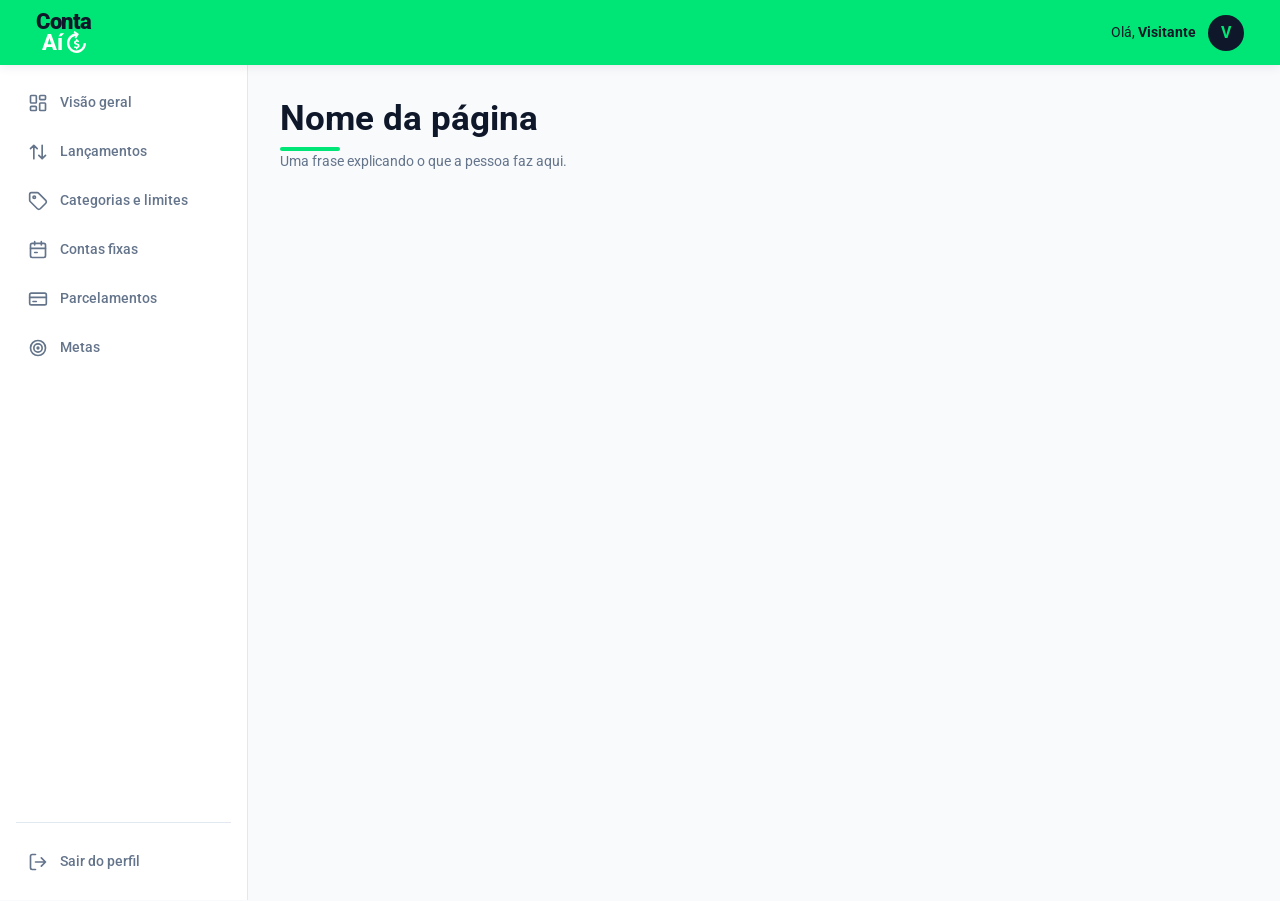
==== src/frontend/pages/_modelo.html @ f40ec16c "Mudanças finais para segunda entrega" ====
<!DOCTYPE html>
<html lang="pt-BR">
<head>
  <meta charset="UTF-8">
  <meta name="viewport" content="width=device-width, initial-scale=1.0">

  <title>Nome da página | ContaAí</title>
  <meta name="description" content="Descreva em uma frase o que a pessoa faz nesta página.">

  <link rel="icon" href="../../../assets/img/icone.svg" type="image/svg+xml">

  <link rel="preconnect" href="https://fonts.googleapis.com">
  <link rel="preconnect" href="https://fonts.gstatic.com" crossorigin>
  <link rel="stylesheet" href="https://fonts.googleapis.com/css2?family=Roboto:wght@400;500;700;800;900&display=swap">

  <link rel="stylesheet" href="../styles/variables.css">
  <link rel="stylesheet" href="../styles/main.css">
  <link rel="stylesheet" href="../styles/components.css">
  <link rel="stylesheet" href="../styles/painel.css">

  <link rel="stylesheet" href="../styles/NOME-DA-PAGINA.css">
</head>

<body class="painel">
  <a class="pular-link" href="#conteudo">Pular para o conteúdo</a>

  <header class="barraverde topo">
    <a href="dashboard.html" class="logo-link" aria-label="ContaAí: ir para a visão geral">
      <div class="logo-box">
        <span class="logo-conta">Conta</span>
        <div class="logo-linha-ai">
          <span class="logo-ai">Aí</span>
          <img src="../../../assets/img/icone.svg" alt="" class="logo-icone" width="22" height="25">
        </div>
      </div>
    </a>

    <div class="topo-direita">
      <p class="topo-saudacao">Olá, <strong>Visitante</strong></p>
      <span class="avatar" aria-hidden="true">V</span>

      <button class="botao-menu" type="button" aria-expanded="false" aria-controls="menu-principal">
        <span class="botao-menu-icone" aria-hidden="true"></span>
        <span class="sr-only">Abrir menu</span>
      </button>
    </div>
  </header>

  <nav class="menu" id="menu-principal" aria-label="Menu principal">
    <ul class="menu-lista">
      <li>
        <a class="menu-link" href="dashboard.html">
          <svg viewBox="0 0 24 24" fill="none" stroke="currentColor" stroke-width="2" stroke-linecap="round" stroke-linejoin="round" aria-hidden="true"><rect x="3" y="3" width="7" height="9" rx="1"/><rect x="14" y="3" width="7" height="5" rx="1"/><rect x="14" y="12" width="7" height="9" rx="1"/><rect x="3" y="16" width="7" height="5" rx="1"/></svg>
          Visão geral
        </a>
      </li>
      <li>
        <a class="menu-link" href="lancamentos.html">
          <svg viewBox="0 0 24 24" fill="none" stroke="currentColor" stroke-width="2" stroke-linecap="round" stroke-linejoin="round" aria-hidden="true"><path d="M7 20V4M3 8l4-4 4 4M17 4v16M13 16l4 4 4-4"/></svg>
          Lançamentos
        </a>
      </li>
      <li>
        <a class="menu-link" href="categorias.html">
          <svg viewBox="0 0 24 24" fill="none" stroke="currentColor" stroke-width="2" stroke-linecap="round" stroke-linejoin="round" aria-hidden="true"><path d="M12.6 2.6A2 2 0 0 0 11.2 2H4a2 2 0 0 0-2 2v7.2a2 2 0 0 0 .6 1.4l8.7 8.7a2.4 2.4 0 0 0 3.4 0l6.6-6.6a2.4 2.4 0 0 0 0-3.4z"/><circle cx="7.5" cy="7.5" r="1.5"/></svg>
          Categorias e limites
        </a>
      </li>
      <li>
        <a class="menu-link" href="contas.html">
          <svg viewBox="0 0 24 24" fill="none" stroke="currentColor" stroke-width="2" stroke-linecap="round" stroke-linejoin="round" aria-hidden="true"><rect x="3" y="4" width="18" height="17" rx="2"/><path d="M16 2v4M8 2v4M3 10h18M8 15h3"/></svg>
          Contas fixas
        </a>
      </li>
      <li>
        <a class="menu-link" href="parcelamentos.html">
          <svg viewBox="0 0 24 24" fill="none" stroke="currentColor" stroke-width="2" stroke-linecap="round" stroke-linejoin="round" aria-hidden="true"><rect x="2" y="5" width="20" height="14" rx="2"/><path d="M2 10h20M6 15h4"/></svg>
          Parcelamentos
        </a>
      </li>
      <li>
        <a class="menu-link" href="metas.html">
          <svg viewBox="0 0 24 24" fill="none" stroke="currentColor" stroke-width="2" stroke-linecap="round" stroke-linejoin="round" aria-hidden="true"><circle cx="12" cy="12" r="9"/><circle cx="12" cy="12" r="5"/><circle cx="12" cy="12" r="1"/></svg>
          Metas
        </a>
      </li>
    </ul>

    <div class="menu-rodape">
      <a class="menu-link" href="../index.html">
        <svg viewBox="0 0 24 24" fill="none" stroke="currentColor" stroke-width="2" stroke-linecap="round" stroke-linejoin="round" aria-hidden="true"><path d="M9 21H5a2 2 0 0 1-2-2V5a2 2 0 0 1 2-2h4M16 17l5-5-5-5M21 12H9"/></svg>
        Sair do perfil
      </a>
    </div>
  </nav>

  <main class="conteudo" id="conteudo">

    <header class="pagina-cabecalho">
      <div>
        <h1>Nome da página</h1>
        <p>Uma frase explicando o que a pessoa faz aqui.</p>
      </div>
    </header>

  </main>

  <script src="../scripts/menu.js"></script>
</body>
</html>
---- src/frontend/styles/variables.css ----
:root {
  --cor-marca: #00e676;
  --cor-marca-hover: #00c853;
  --cor-marca-clara: #e6fcef;
  --cor-marca-texto: #00753a;
  --cor-destaque: #ffca28;

  --cor-titulo: #0f172a;
  --cor-texto: #1e293b;
  --cor-texto-medio: #475569;
  --cor-texto-suave: #64748b;
  --cor-texto-botao: #111827;
  --cor-texto-claro: #cbd5e1;
  --cor-texto-claro-suave: #94a3b8;

  --cor-branco: #ffffff;
  --cor-fundo: #ffffff;
  --cor-fundo-suave: #f8fafc;
  --cor-fundo-escuro: #1e2530;
  --cor-borda: #e2e8f0;

  --cor-ok: var(--cor-marca);
  --cor-ok-fundo: #dcfce7;
  --cor-ok-texto: #166534;

  --cor-alerta: var(--cor-destaque);
  --cor-alerta-fundo: #fef9c3;
  --cor-alerta-texto: #854d0e;

  --cor-erro: #ef4444;
  --cor-erro-fundo: #fee2e2;
  --cor-erro-texto: #991b1b;

  --cat-moradia: #1e293b;
  --cat-alimentacao: #00e676;
  --cat-compras: #6366f1;
  --cat-transporte: #0ea5e9;
  --cat-lazer: #f472b6;
  --cat-saude: #94a3b8;
  --cat-salario: #00c853;
  --cat-extra: #86efac;

  --fonte: "Roboto", system-ui, -apple-system, "Segoe UI", Arial, sans-serif;

  --texto-xs: 0.75rem;
  --texto-sm: 0.875rem;
  --texto-base: 1rem;
  --texto-lg: 1.125rem;
  --texto-xl: 1.375rem;
  --texto-2xl: 1.75rem;
  --texto-3xl: 2.2rem;
  --texto-4xl: 3rem;

  --espaco-1: 0.25rem;
  --espaco-2: 0.5rem;
  --espaco-3: 0.75rem;
  --espaco-4: 1rem;
  --espaco-5: 1.5rem;
  --espaco-6: 2rem;
  --espaco-7: 3rem;
  --espaco-8: 4rem;

  --raio-p: 6px;
  --raio-m: 8px;
  --raio-g: 10px;
  --raio-total: 999px;

  --sombra-card: 0 4px 6px -1px rgba(0, 0, 0, 0.05);
  --sombra-barra: 0 2px 10px rgba(0, 0, 0, 0.08);

  --largura-max: 1100px;
  --altura-topo: 64px;
  --largura-menu: 248px;
}
---- src/frontend/styles/main.css ----
*,
*::before,
*::after {
  margin: 0;
  padding: 0;
  box-sizing: border-box;
}

[hidden] {
  display: none !important;
}

html {
  scroll-behavior: smooth;
}

body {
  font-family: var(--fonte);
  font-size: var(--texto-base);
  line-height: 1.5;
  color: var(--cor-texto);
  background-color: var(--cor-fundo);
  -webkit-font-smoothing: antialiased;
}

h1,
h2,
h3,
h4 {
  color: var(--cor-titulo);
  line-height: 1.2;
}

a {
  color: var(--cor-marca-texto);
}

ul,
ol {
  list-style: none;
}

img,
svg {
  max-width: 100%;
  height: auto;
  display: block;
}

input,
select,
textarea,
button {
  font: inherit;
  color: inherit;
}

:focus-visible {
  outline: 3px solid var(--cor-titulo);
  outline-offset: 2px;
}

.sr-only {
  position: absolute;
  width: 1px;
  height: 1px;
  overflow: hidden;
  clip: rect(0 0 0 0);
  white-space: nowrap;
}

.pular-link {
  position: absolute;
  top: -100px;
  left: var(--espaco-4);
  z-index: 2000;
  padding: var(--espaco-2) var(--espaco-4);
  background-color: var(--cor-titulo);
  color: var(--cor-branco);
  border-radius: var(--raio-m);
}

.pular-link:focus {
  top: var(--espaco-2);
}

@media (prefers-reduced-motion: reduce) {
  *,
  *::before,
  *::after {
    transition-duration: 0.01ms !important;
    animation-duration: 0.01ms !important;
    scroll-behavior: auto !important;
  }
}
---- src/frontend/styles/components.css ----
.logo-link {
  text-decoration: none;
}

.logo-box {
  display: flex;
  flex-direction: column;
  align-items: center;
  line-height: 0.85;
}

.logo-conta {
  font-size: 1.4rem;
  font-weight: 900;
  color: var(--cor-titulo);
  letter-spacing: -0.5px;
}

.logo-linha-ai {
  display: flex;
  align-items: center;
  gap: 4px;
}

.logo-ai {
  font-size: 1.4rem;
  font-weight: 800;
  color: var(--cor-branco);
}

.logo-icone {
  height: 22px;
  width: auto;
  object-fit: contain;
  filter: brightness(0) invert(1);
}

.logo-rodape .logo-conta {
  color: var(--cor-branco);
}

.barraverde {
  position: sticky;
  top: 0;
  z-index: 1000;
  display: flex;
  align-items: center;
  justify-content: space-between;
  gap: var(--espaco-4);
  width: 100%;
  min-height: var(--altura-topo);
  padding: var(--espaco-3) var(--espaco-4);
  background-color: var(--cor-marca);
  box-shadow: var(--sombra-barra);
}

.texto-verde {
  color: var(--cor-marca);
}

.linha-destaque {
  width: 60px;
  height: 4px;
  margin-bottom: var(--espaco-5);
  background-color: var(--cor-marca);
  border-radius: 2px;
}

.btn-primario {
  display: inline-flex;
  align-items: center;
  justify-content: center;
  gap: var(--espaco-2);
  min-height: 44px;
  padding: var(--espaco-3) var(--espaco-5);
  border: none;
  border-radius: var(--raio-m);
  background-color: var(--cor-marca);
  color: var(--cor-texto-botao);
  font-size: var(--texto-base);
  font-weight: 700;
  text-decoration: none;
  cursor: pointer;
  transition: background-color 0.2s ease, transform 0.2s ease;
}

.btn-primario:hover {
  background-color: var(--cor-marca-hover);
  transform: translateY(-2px);
}

.btn-secundario {
  display: inline-flex;
  align-items: center;
  justify-content: center;
  min-height: 44px;
  padding: var(--espaco-3) var(--espaco-5);
  border: 1px solid rgba(255, 255, 255, 0.4);
  border-radius: var(--raio-m);
  background-color: transparent;
  color: var(--cor-branco);
  font-size: var(--texto-base);
  font-weight: 600;
  text-decoration: none;
  cursor: pointer;
  transition: background-color 0.2s ease, border-color 0.2s ease;
}

.btn-secundario:hover {
  background-color: rgba(255, 255, 255, 0.1);
  border-color: var(--cor-branco);
}

.btn-contorno {
  display: inline-flex;
  align-items: center;
  justify-content: center;
  min-height: 44px;
  padding: var(--espaco-3) var(--espaco-5);
  border: 1px solid var(--cor-borda);
  border-radius: var(--raio-m);
  background-color: var(--cor-fundo);
  color: var(--cor-texto);
  font-size: var(--texto-base);
  font-weight: 600;
  text-decoration: none;
  cursor: pointer;
  transition: border-color 0.2s ease, background-color 0.2s ease;
}

.btn-contorno:hover {
  border-color: var(--cor-marca);
  background-color: var(--cor-marca-clara);
}

.link-acao {
  flex-shrink: 0;
  white-space: nowrap;
  font-size: var(--texto-sm);
  font-weight: 700;
  color: var(--cor-marca-texto);
  text-decoration: none;
}

.link-acao:hover {
  text-decoration: underline;
}

.card {
  background-color: var(--cor-fundo);
  border: 1px solid var(--cor-borda);
  border-radius: var(--raio-g);
  padding: var(--espaco-5);
  box-shadow: var(--sombra-card);
  min-width: 0;
}

.card h3 {
  font-size: 1.05rem;
  margin-bottom: var(--espaco-2);
}

.card p {
  color: var(--cor-texto-suave);
  font-size: 0.9rem;
  line-height: 1.5;
}

.cards-grid {
  display: grid;
  grid-template-columns: repeat(auto-fit, minmax(min(100%, 240px), 1fr));
  gap: var(--espaco-5);
}

.campo {
  display: flex;
  flex-direction: column;
  gap: var(--espaco-1);
}

.campo label,
.grupo-opcoes legend {
  font-size: var(--texto-sm);
  font-weight: 500;
  color: var(--cor-texto);
}

.campo-dica {
  font-size: var(--texto-xs);
  color: var(--cor-texto-suave);
}

.campo input,
.campo select,
.campo textarea {
  width: 100%;
  min-height: 44px;
  padding: var(--espaco-2) var(--espaco-3);
  background-color: var(--cor-fundo);
  border: 2px solid var(--cor-borda);
  border-radius: var(--raio-m);
  transition: border-color 0.2s ease, background-color 0.2s ease;
}

.campo input[type="color"] {
  padding: var(--espaco-1);
  cursor: pointer;
}

.campo input:focus,
.campo select:focus,
.campo textarea:focus {
  outline: none;
  border-color: var(--cor-marca);
  background-color: var(--cor-marca-clara);
}

.campo input:user-invalid {
  border-color: var(--cor-erro);
}

.grade-form {
  display: grid;
  grid-template-columns: 1fr;
  gap: var(--espaco-4);
}

.form-acoes {
  display: flex;
  flex-direction: column;
  gap: var(--espaco-3);
}

.grupo-opcoes {
  border: none;
  display: flex;
  flex-direction: column;
  gap: var(--espaco-1);
}

.opcoes {
  display: flex;
  padding: var(--espaco-1);
  background-color: var(--cor-fundo-suave);
  border: 1px solid var(--cor-borda);
  border-radius: var(--raio-m);
}

.opcoes input {
  position: absolute;
  opacity: 0;
  pointer-events: none;
}

.opcoes label {
  flex: 1;
  padding: var(--espaco-2) var(--espaco-3);
  border-radius: var(--raio-p);
  text-align: center;
  font-size: var(--texto-sm);
  color: var(--cor-texto-suave);
  cursor: pointer;
}

.opcoes input:checked + label {
  background-color: var(--cor-marca);
  color: var(--cor-texto-botao);
  font-weight: 700;
}

.opcoes input:focus-visible + label {
  outline: 3px solid var(--cor-titulo);
  outline-offset: 1px;
}

.painel-form {
  background-color: var(--cor-fundo);
  border: 1px solid var(--cor-borda);
  border-radius: var(--raio-g);
  box-shadow: var(--sombra-card);
}

.painel-form summary {
  display: flex;
  align-items: center;
  gap: var(--espaco-3);
  padding: var(--espaco-4);
  font-weight: 700;
  color: var(--cor-titulo);
  cursor: pointer;
  list-style: none;
}

.painel-form summary::-webkit-details-marker {
  display: none;
}

.painel-form summary::before {
  content: "+";
  display: grid;
  place-items: center;
  width: 32px;
  height: 32px;
  border-radius: 50%;
  background-color: var(--cor-marca);
  color: var(--cor-texto-botao);
  font-size: 1.4rem;
  line-height: 1;
  transition: transform 0.2s ease;
}

.painel-form[open] summary::before {
  transform: rotate(45deg);
}

.painel-form[open] summary {
  border-bottom: 1px solid var(--cor-borda);
}

.painel-form form {
  display: flex;
  flex-direction: column;
  gap: var(--espaco-4);
  padding: var(--espaco-4);
}

.etiqueta {
  display: inline-flex;
  align-items: center;
  padding: 2px var(--espaco-2);
  border-radius: var(--raio-total);
  font-size: var(--texto-xs);
  font-weight: 700;
  white-space: nowrap;
  background-color: var(--cor-fundo-suave);
  color: var(--cor-texto-suave);
  border: 1px solid var(--cor-borda);
}

.etiqueta-ok     { background-color: var(--cor-ok-fundo);     color: var(--cor-ok-texto);     border-color: transparent; }
.etiqueta-alerta { background-color: var(--cor-alerta-fundo); color: var(--cor-alerta-texto); border-color: transparent; }
.etiqueta-erro   { background-color: var(--cor-erro-fundo);   color: var(--cor-erro-texto);   border-color: transparent; }

meter {
  display: block;
  width: 100%;
  height: 10px;
  -webkit-appearance: none;
  appearance: none;
  border: none;
  border-radius: var(--raio-total);
  background: var(--cor-borda);
}

meter::-webkit-meter-bar {
  height: 10px;
  border: none;
  border-radius: var(--raio-total);
  background: var(--cor-borda);
}

meter::-webkit-meter-optimum-value        { background: var(--cor-ok);     border-radius: var(--raio-total); }
meter::-webkit-meter-suboptimum-value     { background: var(--cor-alerta); border-radius: var(--raio-total); }
meter::-webkit-meter-even-less-good-value { background: var(--cor-erro);   border-radius: var(--raio-total); }

meter::-moz-meter-bar                              { border-radius: var(--raio-total); }
meter:-moz-meter-optimum::-moz-meter-bar           { background: var(--cor-ok); }
meter:-moz-meter-sub-optimum::-moz-meter-bar       { background: var(--cor-alerta); }
meter:-moz-meter-sub-sub-optimum::-moz-meter-bar   { background: var(--cor-erro); }

progress {
  display: block;
  width: 100%;
  height: 10px;
  -webkit-appearance: none;
  appearance: none;
  border: none;
  border-radius: var(--raio-total);
  background: var(--cor-borda);
  overflow: hidden;
}

progress::-webkit-progress-bar   { background: var(--cor-borda); border-radius: var(--raio-total); }
progress::-webkit-progress-value { background: var(--cor-marca); border-radius: var(--raio-total); }
progress::-moz-progress-bar      { background: var(--cor-marca); border-radius: var(--raio-total); }

.barra-legenda {
  display: flex;
  justify-content: space-between;
  gap: var(--espaco-2);
  margin-bottom: var(--espaco-2);
  font-size: var(--texto-sm);
}

.barra-legenda > :last-child {
  color: var(--cor-texto-suave);
  text-align: right;
  white-space: nowrap;
}

.barra-nota {
  margin-top: var(--espaco-2);
  font-size: var(--texto-xs);
  color: var(--cor-texto-suave);
}

.cat-moradia     { --cor-cat: var(--cat-moradia); }
.cat-alimentacao { --cor-cat: var(--cat-alimentacao); }
.cat-compras     { --cor-cat: var(--cat-compras); }
.cat-transporte  { --cor-cat: var(--cat-transporte); }
.cat-lazer       { --cor-cat: var(--cat-lazer); }
.cat-saude       { --cor-cat: var(--cat-saude); }
.cat-salario     { --cor-cat: var(--cat-salario); }
.cat-extra       { --cor-cat: var(--cat-extra); }

.bolinha {
  display: inline-block;
  width: 10px;
  height: 10px;
  flex-shrink: 0;
  border-radius: 50%;
  background-color: var(--cor-cat, var(--cor-texto-suave));
}

.categoria-rotulo {
  display: inline-flex;
  align-items: center;
  gap: var(--espaco-2);
}

.tabela-wrap {
  overflow-x: auto;
  background-color: var(--cor-fundo);
  border: 1px solid var(--cor-borda);
  border-radius: var(--raio-g);
  box-shadow: var(--sombra-card);
}

.tabela {
  width: 100%;
  min-width: 600px;
  border-collapse: collapse;
  font-size: var(--texto-sm);
}

.tabela caption {
  padding: var(--espaco-4);
  text-align: left;
  font-weight: 700;
  color: var(--cor-titulo);
}

.tabela th,
.tabela td {
  padding: var(--espaco-3) var(--espaco-4);
  text-align: left;
  border-top: 1px solid var(--cor-borda);
}

.tabela thead th {
  background-color: var(--cor-fundo-suave);
  color: var(--cor-texto-suave);
  font-size: var(--texto-xs);
}

.tabela tfoot th,
.tabela tfoot td {
  background-color: var(--cor-fundo-suave);
  font-weight: 700;
}

.tabela .coluna-valor {
  text-align: right;
}

.valor {
  font-weight: 700;
  font-variant-numeric: tabular-nums;
  white-space: nowrap;
}

.aviso {
  padding: var(--espaco-3) var(--espaco-4);
  border-radius: var(--raio-m);
  border-left: 4px solid var(--cor-marca);
  background-color: var(--cor-ok-fundo);
  color: var(--cor-ok-texto);
  font-size: var(--texto-sm);
}

.aviso-alerta {
  border-left-color: var(--cor-alerta);
  background-color: var(--cor-alerta-fundo);
  color: var(--cor-alerta-texto);
}

@media (min-width: 600px) {
  .grade-form {
    grid-template-columns: repeat(2, 1fr);
  }

  .form-acoes {
    flex-direction: row;
    align-items: center;
  }

  .painel-form summary,
  .painel-form form {
    padding: var(--espaco-4) var(--espaco-5);
  }
}

@media (min-width: 768px) {
  .barraverde {
    padding: var(--espaco-3) 36px;
  }
}

@media (min-width: 1200px) {
  .grade-form {
    grid-template-columns: repeat(3, 1fr);
  }
}
---- src/frontend/styles/painel.css ----
.painel {
  display: grid;
  grid-template-areas:
    "topo"
    "conteudo";
  grid-template-columns: 1fr;
  min-height: 100vh;
  background-color: var(--cor-fundo-suave);
}

.topo {
  grid-area: topo;
}

.topo-direita {
  display: flex;
  align-items: center;
  gap: var(--espaco-3);
}

.topo-saudacao {
  display: none;
  font-size: var(--texto-sm);
  color: var(--cor-texto-botao);
}

.avatar {
  display: grid;
  place-items: center;
  width: 36px;
  height: 36px;
  border-radius: 50%;
  background-color: var(--cor-titulo);
  color: var(--cor-marca);
  font-weight: 700;
}

.botao-menu {
  display: grid;
  place-items: center;
  width: 44px;
  height: 44px;
  border: 1px solid rgba(17, 24, 39, 0.25);
  border-radius: var(--raio-m);
  background-color: transparent;
  cursor: pointer;
}

.botao-menu-icone,
.botao-menu-icone::before,
.botao-menu-icone::after {
  display: block;
  width: 20px;
  height: 2px;
  background-color: var(--cor-texto-botao);
  border-radius: 2px;
  transition: transform 0.2s ease;
}

.botao-menu-icone {
  position: relative;
}

.botao-menu-icone::before,
.botao-menu-icone::after {
  content: "";
  position: absolute;
  left: 0;
}

.botao-menu-icone::before { top: -6px; }
.botao-menu-icone::after  { top: 6px; }

.botao-menu[aria-expanded="true"] .botao-menu-icone {
  background-color: transparent;
}

.botao-menu[aria-expanded="true"] .botao-menu-icone::before {
  transform: translateY(6px) rotate(45deg);
}

.botao-menu[aria-expanded="true"] .botao-menu-icone::after {
  transform: translateY(-6px) rotate(-45deg);
}

.menu {
  position: fixed;
  top: var(--altura-topo);
  left: 0;
  bottom: 0;
  z-index: 900;
  width: min(85vw, 300px);
  display: flex;
  flex-direction: column;
  gap: var(--espaco-4);
  padding: var(--espaco-4);
  background-color: var(--cor-fundo);
  border-right: 1px solid var(--cor-borda);
  overflow-y: auto;
  transform: translateX(-100%);
  visibility: hidden;
  transition: transform 0.25s ease, visibility 0.25s;
}

.menu.menu-aberto {
  transform: translateX(0);
  visibility: visible;
  box-shadow: 0 20px 60px rgba(15, 23, 42, 0.25);
}

.menu-lista {
  display: flex;
  flex-direction: column;
  gap: var(--espaco-1);
}

.menu-link {
  display: flex;
  align-items: center;
  gap: var(--espaco-3);
  padding: var(--espaco-3);
  border-radius: var(--raio-m);
  color: var(--cor-texto-suave);
  font-size: var(--texto-sm);
  font-weight: 500;
  text-decoration: none;
}

.menu-link svg {
  width: 20px;
  height: 20px;
  flex-shrink: 0;
}

.menu-link:hover {
  background-color: var(--cor-fundo-suave);
  color: var(--cor-titulo);
}

.menu-link[aria-current="page"] {
  background-color: var(--cor-marca-clara);
  color: var(--cor-titulo);
  font-weight: 700;
  box-shadow: inset 3px 0 0 var(--cor-marca);
}

.menu-link[aria-current="page"] svg {
  color: var(--cor-marca-texto);
}

.menu-rodape {
  margin-top: auto;
  padding-top: var(--espaco-4);
  border-top: 1px solid var(--cor-borda);
}

.conteudo {
  grid-area: conteudo;
  display: flex;
  flex-direction: column;
  gap: var(--espaco-5);
  width: 100%;
  max-width: var(--largura-max);
  min-width: 0;
  margin: 0 auto;
  padding: var(--espaco-5) var(--espaco-4) var(--espaco-8);
}

.pagina-cabecalho {
  display: flex;
  flex-direction: column;
  gap: var(--espaco-3);
}

.pagina-cabecalho h1 {
  font-size: var(--texto-2xl);
}

.pagina-cabecalho h1::after {
  content: "";
  display: block;
  width: 60px;
  height: 4px;
  margin-top: var(--espaco-2);
  background-color: var(--cor-marca);
  border-radius: 2px;
}

.pagina-cabecalho p {
  max-width: 38rem;
  color: var(--cor-texto-suave);
  font-size: var(--texto-sm);
}

.secao {
  display: flex;
  flex-direction: column;
  gap: var(--espaco-3);
}

.secao-titulo {
  font-size: var(--texto-lg);
}

@media (min-width: 600px) {
  .topo-saudacao {
    display: block;
  }

  .conteudo {
    padding: var(--espaco-6) var(--espaco-5) var(--espaco-8);
  }

  .pagina-cabecalho {
    flex-direction: row;
    align-items: flex-end;
    justify-content: space-between;
  }
}

@media (min-width: 960px) {
  .painel {
    grid-template-areas:
      "topo  topo"
      "menu  conteudo";
    grid-template-columns: var(--largura-menu) 1fr;
    grid-template-rows: auto 1fr;
  }

  .botao-menu {
    display: none;
  }

  .menu {
    grid-area: menu;
    position: sticky;
    top: var(--altura-topo);
    height: calc(100vh - var(--altura-topo));
    width: auto;
    transform: none;
    visibility: visible;
    box-shadow: none;
  }

  .conteudo {
    padding: var(--espaco-6) var(--espaco-6) var(--espaco-8);
  }

  .pagina-cabecalho h1 {
    font-size: var(--texto-3xl);
  }
}
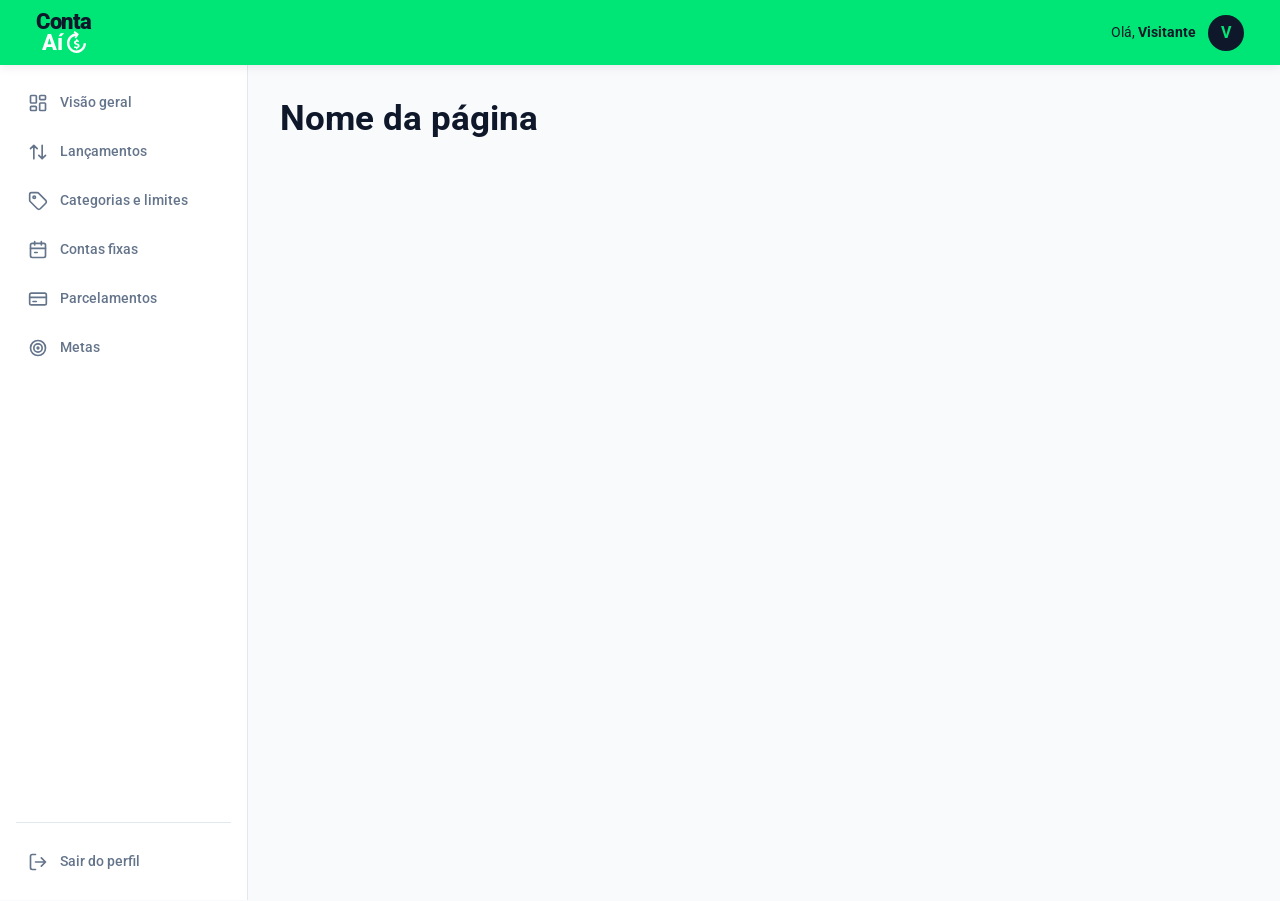
==== commit fac38da4: "Adiciona scripts das funcionalidades" ====
--- a/src/frontend/pages/_modelo.html
+++ b/src/frontend/pages/_modelo.html
@@ -99,7 +99,7 @@
     <header class="pagina-cabecalho">
       <div>
         <h1>Nome da página</h1>
-        <p>Uma frase explicando o que a pessoa faz aqui.</p>
+        
       </div>
     </header>
 
--- a/src/frontend/styles/painel.css
+++ b/src/frontend/styles/painel.css
@@ -176,15 +176,7 @@
   font-size: var(--texto-2xl);
 }
 
-.pagina-cabecalho h1::after {
-  content: "";
-  display: block;
-  width: 60px;
-  height: 4px;
-  margin-top: var(--espaco-2);
-  background-color: var(--cor-marca);
-  border-radius: 2px;
-}
+
 
 .pagina-cabecalho p {
   max-width: 38rem;
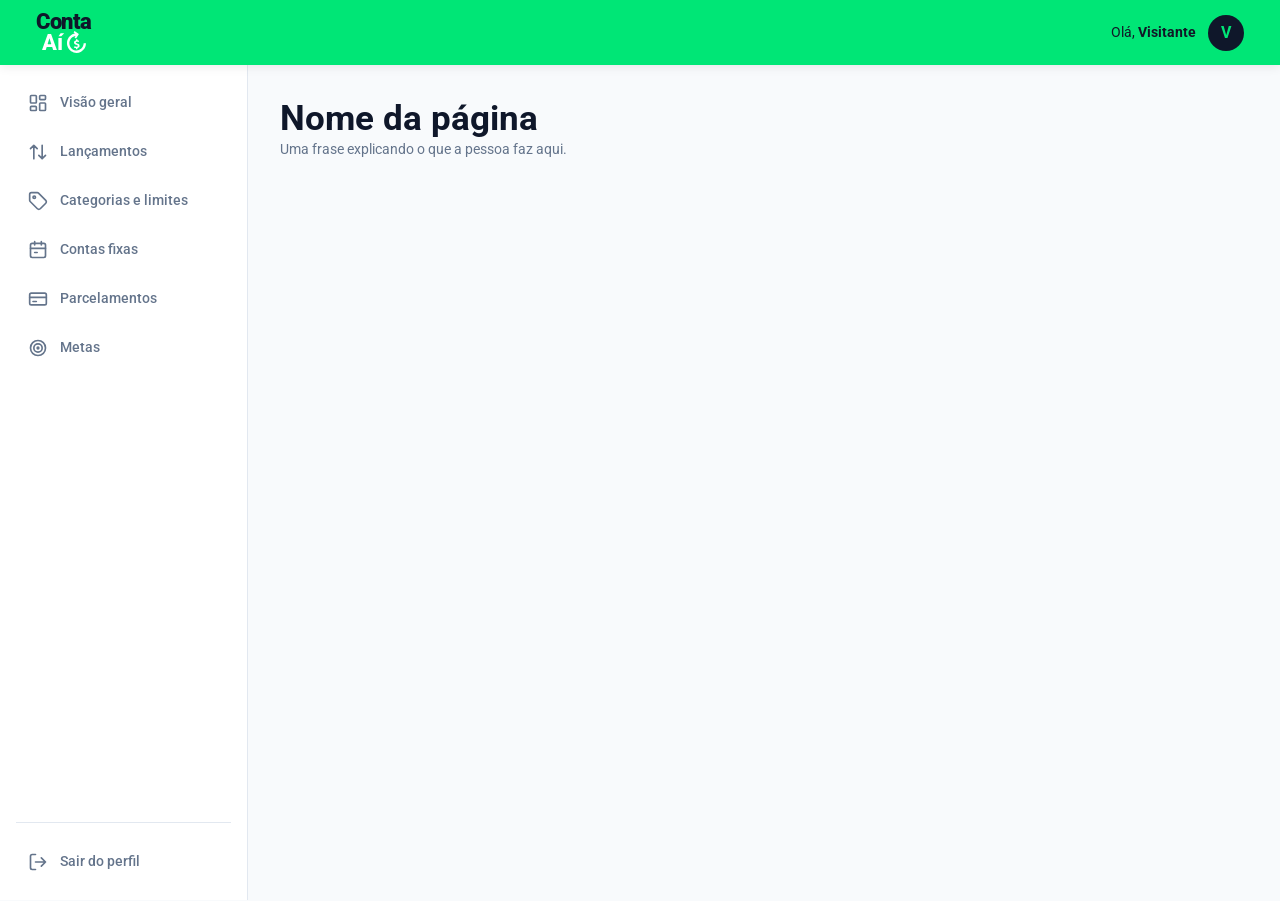
==== commit e96231d7: "Versão final da segunda entrega" ====
--- a/src/frontend/pages/_modelo.html
+++ b/src/frontend/pages/_modelo.html
@@ -25,7 +25,7 @@
   <a class="pular-link" href="#conteudo">Pular para o conteúdo</a>
 
   <header class="barraverde topo">
-    <a href="dashboard.html" class="logo-link" aria-label="ContaAí: ir para a visão geral">
+    <a href="visaogeral.html" class="logo-link" aria-label="ContaAí: ir para a visão geral">
       <div class="logo-box">
         <span class="logo-conta">Conta</span>
         <div class="logo-linha-ai">
@@ -49,7 +49,7 @@
   <nav class="menu" id="menu-principal" aria-label="Menu principal">
     <ul class="menu-lista">
       <li>
-        <a class="menu-link" href="dashboard.html">
+        <a class="menu-link" href="visaogeral.html">
           <svg viewBox="0 0 24 24" fill="none" stroke="currentColor" stroke-width="2" stroke-linecap="round" stroke-linejoin="round" aria-hidden="true"><rect x="3" y="3" width="7" height="9" rx="1"/><rect x="14" y="3" width="7" height="5" rx="1"/><rect x="14" y="12" width="7" height="9" rx="1"/><rect x="3" y="16" width="7" height="5" rx="1"/></svg>
           Visão geral
         </a>
@@ -99,7 +99,7 @@
     <header class="pagina-cabecalho">
       <div>
         <h1>Nome da página</h1>
-        
+        <p>Uma frase explicando o que a pessoa faz aqui.</p>
       </div>
     </header>
 
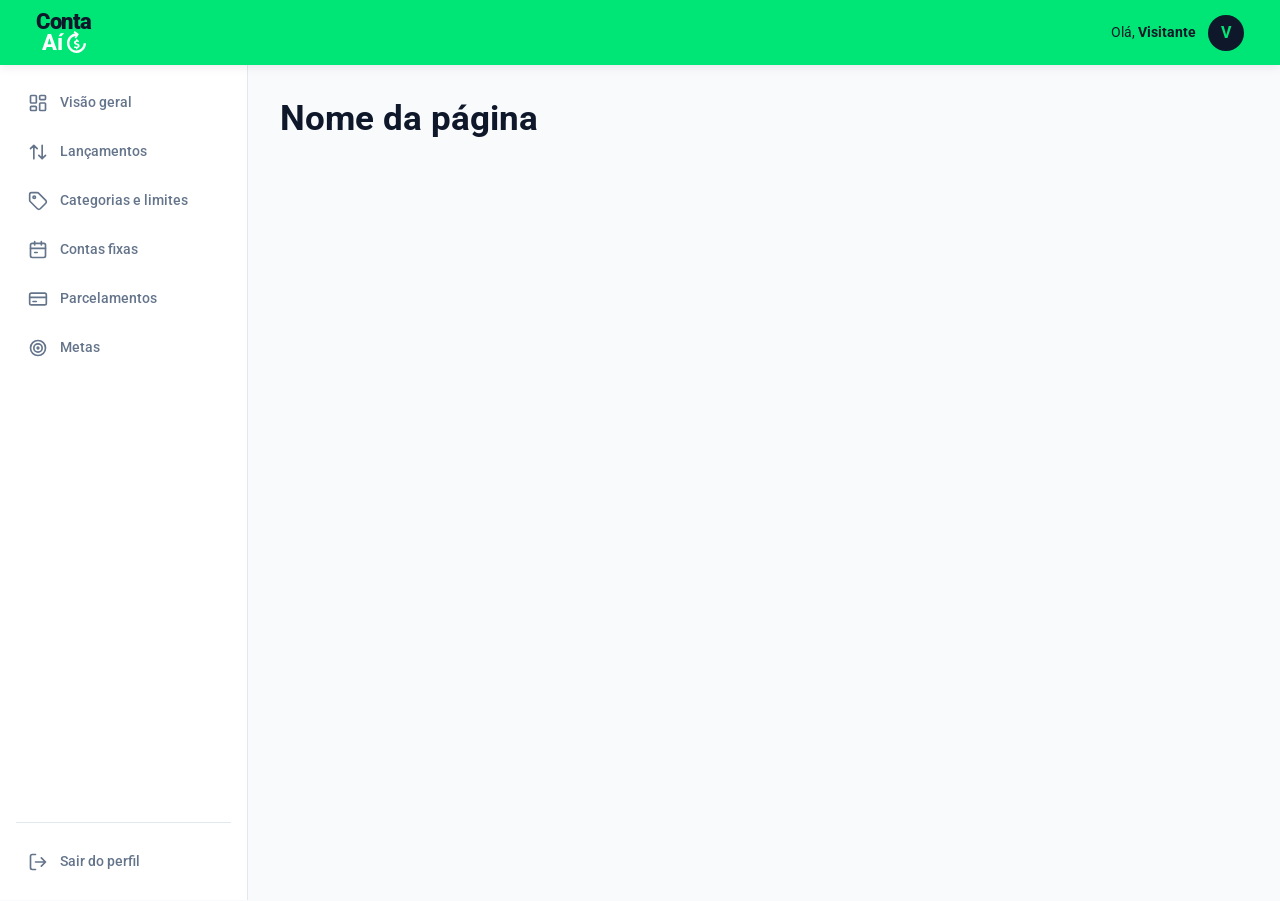
==== commit f2b6198b: "Update _modelo.html" ====
--- a/src/frontend/pages/_modelo.html
+++ b/src/frontend/pages/_modelo.html
@@ -99,7 +99,7 @@
     <header class="pagina-cabecalho">
       <div>
         <h1>Nome da página</h1>
-        <p>Uma frase explicando o que a pessoa faz aqui.</p>
+       
       </div>
     </header>
 
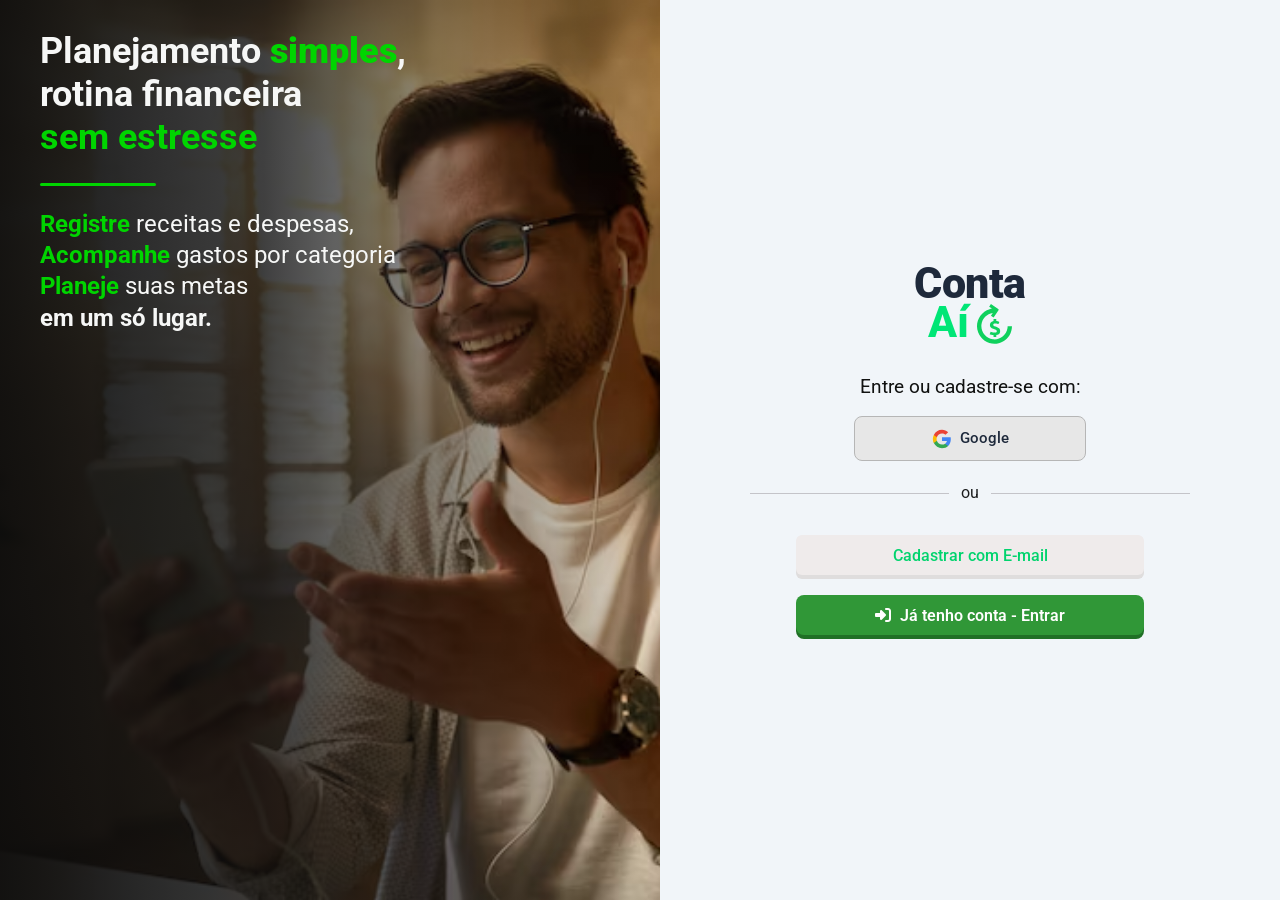
==== commit 8a3214ca: "versão atualizada de login" ====
--- a/src/frontend/pages/_modelo.html
+++ b/src/frontend/pages/_modelo.html
@@ -105,6 +105,7 @@
 
   </main>
 
+  <script src="../scripts/auth.js"></script>
   <script src="../scripts/menu.js"></script>
 </body>
 </html>
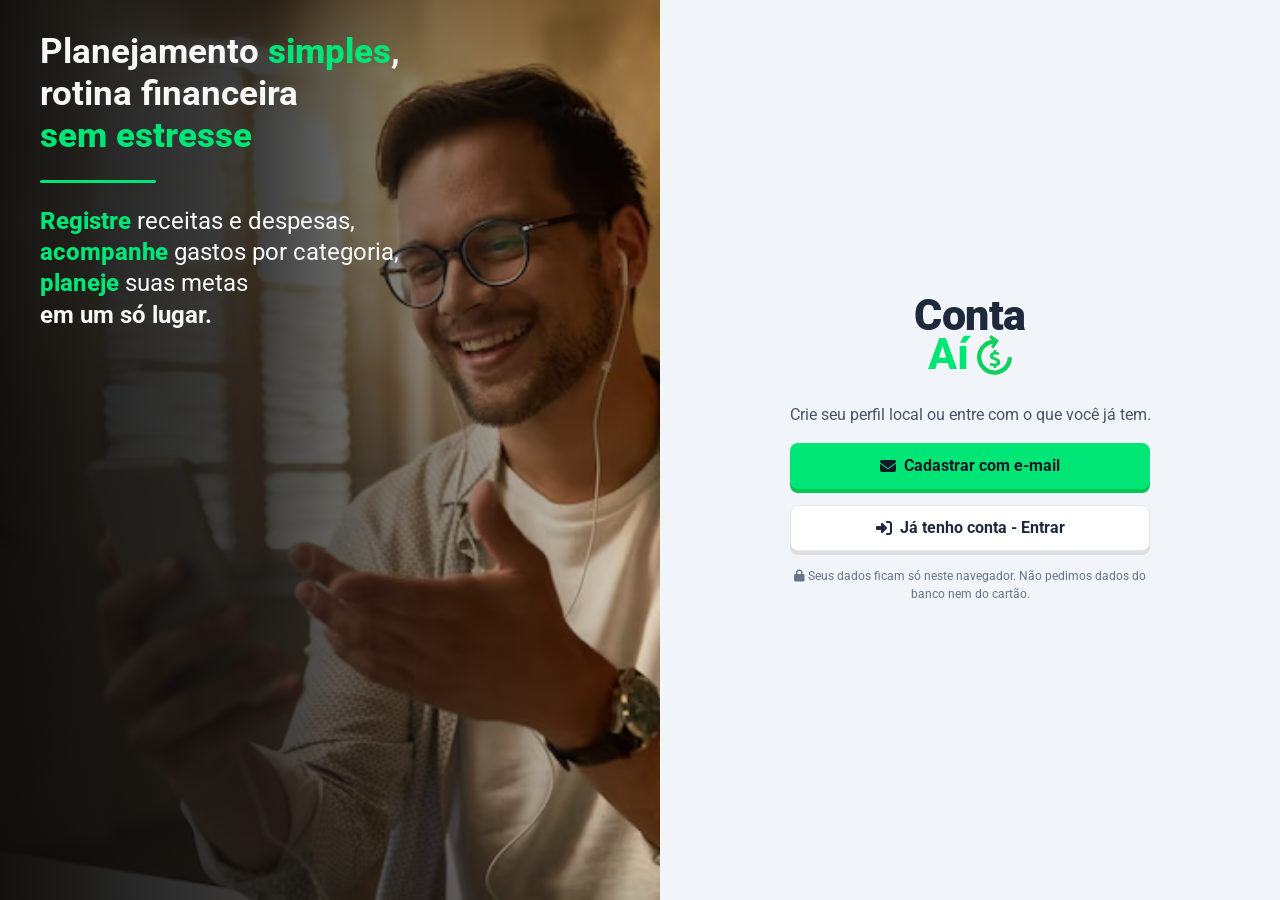
==== commit 5d5a3725: "quarta entrega atualizada do projeto" ====
--- a/src/frontend/pages/_modelo.html
+++ b/src/frontend/pages/_modelo.html
@@ -17,7 +17,6 @@
   <link rel="stylesheet" href="../styles/main.css">
   <link rel="stylesheet" href="../styles/components.css">
   <link rel="stylesheet" href="../styles/painel.css">
-
   <link rel="stylesheet" href="../styles/NOME-DA-PAGINA.css">
 </head>
 
@@ -87,7 +86,7 @@
     </ul>
 
     <div class="menu-rodape">
-      <a class="menu-link" href="../index.html">
+      <a class="menu-link" href="../index.html" data-sair>
         <svg viewBox="0 0 24 24" fill="none" stroke="currentColor" stroke-width="2" stroke-linecap="round" stroke-linejoin="round" aria-hidden="true"><path d="M9 21H5a2 2 0 0 1-2-2V5a2 2 0 0 1 2-2h4M16 17l5-5-5-5M21 12H9"/></svg>
         Sair do perfil
       </a>
@@ -95,17 +94,17 @@
   </nav>
 
   <main class="conteudo" id="conteudo">
-
     <header class="pagina-cabecalho">
       <div>
         <h1>Nome da página</h1>
-       
       </div>
     </header>
-
   </main>
 
+
   <script src="../scripts/auth.js"></script>
+  <script src="../scripts/dados.js"></script>
+  <script src="../scripts/ui.js"></script>
   <script src="../scripts/menu.js"></script>
 </body>
 </html>
--- a/src/frontend/styles/variables.css
+++ b/src/frontend/styles/variables.css
@@ -1,10 +1,16 @@
+/* variables.css: cores, fontes, tamanhos e espaçamentos do site.
+   Mudar um valor aqui muda em todas as telas. Uso: var(--nome). */
+
+/* variáveis globais */
 :root {
+  /* verde da marca */
   --cor-marca: #00e676;
   --cor-marca-hover: #00c853;
   --cor-marca-clara: #e6fcef;
   --cor-marca-texto: #00753a;
   --cor-destaque: #ffca28;
 
+  /* textos (do mais escuro ao mais claro) */
   --cor-titulo: #0f172a;
   --cor-texto: #1e293b;
   --cor-texto-medio: #475569;
@@ -13,12 +19,14 @@
   --cor-texto-claro: #cbd5e1;
   --cor-texto-claro-suave: #94a3b8;
 
+  /* fundos e bordas */
   --cor-branco: #ffffff;
   --cor-fundo: #ffffff;
   --cor-fundo-suave: #f8fafc;
   --cor-fundo-escuro: #1e2530;
   --cor-borda: #e2e8f0;
 
+  /* estados: ok (verde), alerta (amarelo), erro (vermelho) */
   --cor-ok: var(--cor-marca);
   --cor-ok-fundo: #dcfce7;
   --cor-ok-texto: #166534;
@@ -31,17 +39,16 @@
   --cor-erro-fundo: #fee2e2;
   --cor-erro-texto: #991b1b;
 
-  --cat-moradia: #1e293b;
-  --cat-alimentacao: #00e676;
-  --cat-compras: #6366f1;
-  --cat-transporte: #0ea5e9;
-  --cat-lazer: #f472b6;
-  --cat-saude: #94a3b8;
-  --cat-salario: #00c853;
-  --cat-extra: #86efac;
+  /* dinheiro: verde positivo, vermelho negativo */
+  --cor-positivo: #15803d;
+  --cor-negativo: #dc2626;
+  --cor-positivo-fundo: #dcfce7;
+  --cor-negativo-fundo: #fee2e2;
 
+  /* Roboto; se não carregar, usa a fonte do sistema */
   --fonte: "Roboto", system-ui, -apple-system, "Segoe UI", Arial, sans-serif;
 
+  /* tamanhos de texto (1rem = 16px) */
   --texto-xs: 0.75rem;
   --texto-sm: 0.875rem;
   --texto-base: 1rem;
@@ -51,6 +58,7 @@
   --texto-3xl: 2.2rem;
   --texto-4xl: 3rem;
 
+  /* espaçamentos */
   --espaco-1: 0.25rem;
   --espaco-2: 0.5rem;
   --espaco-3: 0.75rem;
@@ -60,14 +68,17 @@
   --espaco-7: 3rem;
   --espaco-8: 4rem;
 
+  /* cantos arredondados */
   --raio-p: 6px;
   --raio-m: 8px;
   --raio-g: 10px;
   --raio-total: 999px;
 
+  /* sombras */
   --sombra-card: 0 4px 6px -1px rgba(0, 0, 0, 0.05);
   --sombra-barra: 0 2px 10px rgba(0, 0, 0, 0.08);
 
+  /* medidas do layout */
   --largura-max: 1100px;
   --altura-topo: 64px;
   --largura-menu: 248px;
--- a/src/frontend/styles/main.css
+++ b/src/frontend/styles/main.css
@@ -1,3 +1,6 @@
+/* main.css: estilos base de todas as páginas (reset e acessibilidade). */
+
+/* zera margens e faz width/height incluírem borda e padding */
 *,
 *::before,
 *::after {
@@ -6,6 +9,7 @@
   box-sizing: border-box;
 }
 
+/* atributo hidden sempre esconde, mesmo com display em outra regra */
 [hidden] {
   display: none !important;
 }
@@ -35,11 +39,13 @@
   color: var(--cor-marca-texto);
 }
 
+/* listas sem marcadores */
 ul,
 ol {
   list-style: none;
 }
 
+/* imagens nunca passam da largura do container */
 img,
 svg {
   max-width: 100%;
@@ -47,6 +53,7 @@
   display: block;
 }
 
+/* campos herdam a fonte do site */
 input,
 select,
 textarea,
@@ -55,11 +62,13 @@
   color: inherit;
 }
 
+/* contorno visível ao navegar pelo teclado */
 :focus-visible {
   outline: 3px solid var(--cor-titulo);
   outline-offset: 2px;
 }
 
+/* texto só para leitores de tela (invisível na tela) */
 .sr-only {
   position: absolute;
   width: 1px;
@@ -69,6 +78,7 @@
   white-space: nowrap;
 }
 
+/* link "pular para o conteúdo": escondido, aparece ao receber foco */
 .pular-link {
   position: absolute;
   top: -100px;
@@ -84,6 +94,7 @@
   top: var(--espaco-2);
 }
 
+/* quem pediu menos movimento no sistema fica sem animações */
 @media (prefers-reduced-motion: reduce) {
   *,
   *::before,
--- a/src/frontend/styles/components.css
+++ b/src/frontend/styles/components.css
@@ -1,3 +1,7 @@
+/* components.css: peças visuais usadas em várias páginas
+   (logo, botões, cards, formulários, tabelas, selos, janelas...). */
+
+/* logo "Conta Aí" */
 .logo-link {
   text-decoration: none;
 }
@@ -28,6 +32,7 @@
   color: var(--cor-branco);
 }
 
+/* ícone do logo em branco */
 .logo-icone {
   height: 22px;
   width: auto;
@@ -39,6 +44,7 @@
   color: var(--cor-branco);
 }
 
+/* barra verde do topo, fixa ao rolar */
 .barraverde {
   position: sticky;
   top: 0;
@@ -54,6 +60,7 @@
   box-shadow: var(--sombra-barra);
 }
 
+/* destaques de texto */
 .texto-verde {
   color: var(--cor-marca);
 }
@@ -66,6 +73,7 @@
   border-radius: 2px;
 }
 
+/* botões: primário (verde), secundário e contorno */
 .btn-primario {
   display: inline-flex;
   align-items: center;
@@ -93,12 +101,13 @@
   display: inline-flex;
   align-items: center;
   justify-content: center;
+  gap: var(--espaco-2);
   min-height: 44px;
   padding: var(--espaco-3) var(--espaco-5);
-  border: 1px solid rgba(255, 255, 255, 0.4);
+  border: 1px solid var(--cor-borda);
   border-radius: var(--raio-m);
-  background-color: transparent;
-  color: var(--cor-branco);
+  background-color: var(--cor-fundo);
+  color: var(--cor-texto);
   font-size: var(--texto-base);
   font-weight: 600;
   text-decoration: none;
@@ -107,8 +116,8 @@
 }
 
 .btn-secundario:hover {
-  background-color: rgba(255, 255, 255, 0.1);
-  border-color: var(--cor-branco);
+  background-color: var(--cor-fundo-suave);
+  border-color: var(--cor-texto-claro-suave);
 }
 
 .btn-contorno {
@@ -133,6 +142,7 @@
   background-color: var(--cor-marca-clara);
 }
 
+/* link de ação (texto com cara de link) */
 .link-acao {
   flex-shrink: 0;
   white-space: nowrap;
@@ -146,6 +156,7 @@
   text-decoration: underline;
 }
 
+/* cartão branco com borda e sombra */
 .card {
   background-color: var(--cor-fundo);
   border: 1px solid var(--cor-borda);
@@ -166,12 +177,14 @@
   line-height: 1.5;
 }
 
+/* grade de cartões */
 .cards-grid {
   display: grid;
   grid-template-columns: repeat(auto-fit, minmax(min(100%, 240px), 1fr));
   gap: var(--espaco-5);
 }
 
+/* campos de formulário (rótulo + input) */
 .campo {
   display: flex;
   flex-direction: column;
@@ -215,10 +228,12 @@
   background-color: var(--cor-marca-clara);
 }
 
+/* borda vermelha em campo inválido (só depois de mexer nele) */
 .campo input:user-invalid {
   border-color: var(--cor-erro);
 }
 
+/* grade dos formulários */
 .grade-form {
   display: grid;
   grid-template-columns: 1fr;
@@ -231,6 +246,7 @@
   gap: var(--espaco-3);
 }
 
+/* opções em "pílula" (radios estilizados) */
 .grupo-opcoes {
   border: none;
   display: flex;
@@ -246,6 +262,7 @@
   border-radius: var(--raio-m);
 }
 
+/* esconde a bolinha do radio; o label vira o botão */
 .opcoes input {
   position: absolute;
   opacity: 0;
@@ -262,6 +279,7 @@
   cursor: pointer;
 }
 
+/* opção marcada */
 .opcoes input:checked + label {
   background-color: var(--cor-marca);
   color: var(--cor-texto-botao);
@@ -273,6 +291,7 @@
   outline-offset: 1px;
 }
 
+/* painel que abre e fecha (<details>) com um formulário dentro */
 .painel-form {
   background-color: var(--cor-fundo);
   border: 1px solid var(--cor-borda);
@@ -291,10 +310,12 @@
   list-style: none;
 }
 
+/* tira a setinha padrão do navegador */
 .painel-form summary::-webkit-details-marker {
   display: none;
 }
 
+/* sinal de + / − antes do título */
 .painel-form summary::before {
   content: "+";
   display: grid;
@@ -324,6 +345,7 @@
   padding: var(--espaco-4);
 }
 
+/* etiquetas coloridas */
 .etiqueta {
   display: inline-flex;
   align-items: center;
@@ -341,6 +363,7 @@
 .etiqueta-alerta { background-color: var(--cor-alerta-fundo); color: var(--cor-alerta-texto); border-color: transparent; }
 .etiqueta-erro   { background-color: var(--cor-erro-fundo);   color: var(--cor-erro-texto);   border-color: transparent; }
 
+/* barra <meter> (gasto x limite): verde, amarela ou vermelha */
 meter {
   display: block;
   width: 100%;
@@ -352,6 +375,7 @@
   background: var(--cor-borda);
 }
 
+/* Chrome/Edge/Safari */
 meter::-webkit-meter-bar {
   height: 10px;
   border: none;
@@ -363,11 +387,13 @@
 meter::-webkit-meter-suboptimum-value     { background: var(--cor-alerta); border-radius: var(--raio-total); }
 meter::-webkit-meter-even-less-good-value { background: var(--cor-erro);   border-radius: var(--raio-total); }
 
+/* Firefox */
 meter::-moz-meter-bar                              { border-radius: var(--raio-total); }
 meter:-moz-meter-optimum::-moz-meter-bar           { background: var(--cor-ok); }
 meter:-moz-meter-sub-optimum::-moz-meter-bar       { background: var(--cor-alerta); }
 meter:-moz-meter-sub-sub-optimum::-moz-meter-bar   { background: var(--cor-erro); }
 
+/* barra <progress> (metas e parcelas) */
 progress {
   display: block;
   width: 100%;
@@ -384,6 +410,7 @@
 progress::-webkit-progress-value { background: var(--cor-marca); border-radius: var(--raio-total); }
 progress::-moz-progress-bar      { background: var(--cor-marca); border-radius: var(--raio-total); }
 
+/* textos abaixo das barras */
 .barra-legenda {
   display: flex;
   justify-content: space-between;
@@ -404,15 +431,8 @@
   color: var(--cor-texto-suave);
 }
 
-.cat-moradia     { --cor-cat: var(--cat-moradia); }
-.cat-alimentacao { --cor-cat: var(--cat-alimentacao); }
-.cat-compras     { --cor-cat: var(--cat-compras); }
-.cat-transporte  { --cor-cat: var(--cat-transporte); }
-.cat-lazer       { --cor-cat: var(--cat-lazer); }
-.cat-saude       { --cor-cat: var(--cat-saude); }
-.cat-salario     { --cor-cat: var(--cat-salario); }
-.cat-extra       { --cor-cat: var(--cat-extra); }
-
+
+/* bolinha com a cor da categoria (--cor-cat vem do JS) */
 .bolinha {
   display: inline-block;
   width: 10px;
@@ -428,6 +448,7 @@
   gap: var(--espaco-2);
 }
 
+/* tabelas (rolam na horizontal em tela pequena) */
 .tabela-wrap {
   overflow-x: auto;
   background-color: var(--cor-fundo);
@@ -473,12 +494,14 @@
   text-align: right;
 }
 
+/* valores em dinheiro: números com mesma largura, para alinhar */
 .valor {
   font-weight: 700;
   font-variant-numeric: tabular-nums;
   white-space: nowrap;
 }
 
+/* faixa de aviso */
 .aviso {
   padding: var(--espaco-3) var(--espaco-4);
   border-radius: var(--raio-m);
@@ -494,6 +517,7 @@
   color: var(--cor-alerta-texto);
 }
 
+/* tablet */
 @media (min-width: 600px) {
   .grade-form {
     grid-template-columns: repeat(2, 1fr);
@@ -510,14 +534,309 @@
   }
 }
 
+/* tablet maior */
 @media (min-width: 768px) {
   .barraverde {
     padding: var(--espaco-3) 36px;
   }
 }
 
+/* telas largas */
 @media (min-width: 1200px) {
   .grade-form {
     grid-template-columns: repeat(3, 1fr);
   }
 }
+
+/* --- valores em dinheiro: só duas cores --- */
+.valor-positivo { color: var(--cor-positivo) !important; }
+.valor-negativo { color: var(--cor-negativo) !important; }
+
+/* --- cartões de resumo --- */
+.resumo-cards {
+  display: grid;
+  grid-template-columns: repeat(auto-fit, minmax(min(100%, 150px), 1fr));
+  gap: var(--espaco-4);
+}
+
+.resumo-card {
+  display: flex;
+  flex-direction: column;
+  gap: var(--espaco-1);
+  padding: var(--espaco-4) var(--espaco-5);
+  background-color: var(--cor-fundo);
+  border: 1px solid var(--cor-borda);
+  border-radius: var(--raio-g);
+  box-shadow: var(--sombra-card);
+  min-width: 0;
+}
+
+.resumo-card-rotulo {
+  font-size: var(--texto-sm);
+  font-weight: 500;
+  color: var(--cor-texto-suave);
+}
+
+.resumo-card-valor {
+  font-size: var(--texto-lg);
+  font-weight: 700;
+  color: var(--cor-titulo);
+  font-variant-numeric: tabular-nums;
+  white-space: nowrap;
+  overflow: hidden;
+  text-overflow: ellipsis;
+}
+
+.resumo-card-nota {
+  font-size: var(--texto-xs);
+  color: var(--cor-texto-suave);
+}
+
+/* --- seletor de período --- */
+.periodo {
+  display: flex;
+  align-items: center;
+  gap: var(--espaco-2);
+}
+
+.periodo label {
+  font-size: var(--texto-sm);
+  font-weight: 500;
+  color: var(--cor-texto-suave);
+}
+
+.periodo input {
+  min-height: 44px;
+  padding: var(--espaco-2) var(--espaco-3);
+  border: 2px solid var(--cor-borda);
+  border-radius: var(--raio-m);
+  background-color: var(--cor-fundo);
+}
+
+.periodo input:focus {
+  outline: none;
+  border-color: var(--cor-marca);
+}
+
+/* botões ao lado do título da página */
+.cabecalho-acoes {
+  display: flex;
+  flex-wrap: wrap;
+  align-items: center;
+  gap: var(--espaco-3);
+}
+
+/* --- filtros --- */
+.filtros {
+  display: flex;
+  flex-wrap: wrap;
+  gap: var(--espaco-2);
+}
+
+.filtro {
+  min-height: 36px;
+  padding: var(--espaco-1) var(--espaco-4);
+  border: 1px solid var(--cor-borda);
+  border-radius: var(--raio-total);
+  background-color: var(--cor-fundo);
+  color: var(--cor-texto-medio);
+  font-size: var(--texto-sm);
+  font-weight: 500;
+  cursor: pointer;
+}
+
+.filtro:hover {
+  border-color: var(--cor-marca);
+}
+
+.filtro[aria-pressed="true"] {
+  background-color: var(--cor-titulo);
+  border-color: var(--cor-titulo);
+  color: var(--cor-branco);
+}
+
+/* --- selos de situação --- */
+.selo {
+  display: inline-flex;
+  align-items: center;
+  padding: 2px var(--espaco-2);
+  border-radius: var(--raio-total);
+  font-size: var(--texto-xs);
+  font-weight: 700;
+  white-space: nowrap;
+}
+
+.selo-pago     { background-color: var(--cor-ok-fundo);     color: var(--cor-ok-texto); }
+.selo-pendente { background-color: var(--cor-fundo-suave);  color: var(--cor-texto-medio); border: 1px solid var(--cor-borda); }
+.selo-proximo  { background-color: var(--cor-alerta-fundo); color: var(--cor-alerta-texto); }
+.selo-atrasado { background-color: var(--cor-erro-fundo);   color: var(--cor-erro-texto); }
+
+/* etiqueta pequena "conta fixa" / "parcela 2/10" */
+.origem {
+  display: inline-block;
+  margin-left: var(--espaco-1);
+  padding: 0 6px;
+  border-radius: var(--raio-p);
+  background-color: var(--cor-fundo-suave);
+  border: 1px solid var(--cor-borda);
+  color: var(--cor-texto-suave);
+  font-size: var(--texto-xs);
+  font-weight: 500;
+  vertical-align: middle;
+  white-space: nowrap;
+}
+
+/* --- botões pequenos das listas --- */
+.btn-linha {
+  min-height: 32px;
+  padding: 4px 10px;
+  border: 1px solid var(--cor-borda);
+  border-radius: var(--raio-p);
+  background-color: var(--cor-fundo);
+  color: var(--cor-texto);
+  font-size: var(--texto-xs);
+  font-weight: 600;
+  white-space: nowrap;
+  cursor: pointer;
+}
+
+.btn-linha:hover {
+  border-color: var(--cor-marca);
+  background-color: var(--cor-marca-clara);
+}
+
+/* botão de excluir fica vermelho no hover */
+.btn-linha-perigo:hover {
+  border-color: var(--cor-erro);
+  background-color: var(--cor-erro-fundo);
+  color: var(--cor-erro-texto);
+}
+
+.acoes-linha {
+  display: flex;
+  flex-wrap: wrap;
+  gap: var(--espaco-2);
+}
+
+/* --- tabela com rolagem só dentro do cartão --- */
+/* tabela rola só dentro do cartão */
+.tabela-rolagem {
+  overflow-x: auto;
+}
+
+.tabela td.coluna-valor,
+.tabela th.coluna-valor {
+  text-align: right;
+  white-space: nowrap;
+}
+
+.tabela tbody tr:hover {
+  background-color: var(--cor-fundo-suave);
+}
+
+/* --- mensagens --- */
+.vazio {
+  padding: var(--espaco-5);
+  text-align: center;
+  color: var(--cor-texto-suave);
+  font-size: var(--texto-sm);
+}
+
+/* mensagem de erro de formulário */
+.msg-erro {
+  color: var(--cor-erro-texto);
+  font-size: var(--texto-sm);
+}
+
+/* --- janelas (dialog) --- */
+.janela {
+  width: min(92vw, 460px);
+  margin: auto;
+  padding: 0;
+  border: none;
+  border-radius: var(--raio-g);
+  box-shadow: 0 20px 60px rgba(15, 23, 42, 0.3);
+  color: var(--cor-texto);
+}
+
+/* fundo escuro atrás da janela */
+.janela::backdrop {
+  background-color: rgba(15, 23, 42, 0.55);
+}
+
+.janela form {
+  display: flex;
+  flex-direction: column;
+  gap: var(--espaco-4);
+  padding: var(--espaco-5);
+}
+
+.janela h2 {
+  font-size: var(--texto-xl);
+}
+
+.janela-texto {
+  font-size: var(--texto-sm);
+  color: var(--cor-texto-suave);
+}
+
+.janela .form-acoes {
+  flex-direction: row;
+  justify-content: flex-end;
+}
+
+/* --- aviso rápido (toast) --- */
+.toast {
+  position: fixed;
+  left: 50%;
+  bottom: var(--espaco-5);
+  z-index: 3000;
+  transform: translate(-50%, 20px);
+  padding: var(--espaco-3) var(--espaco-5);
+  border-radius: var(--raio-m);
+  background-color: var(--cor-titulo);
+  color: var(--cor-branco);
+  font-size: var(--texto-sm);
+  opacity: 0;
+  pointer-events: none;
+  transition: opacity 0.2s ease, transform 0.2s ease;
+}
+
+/* classe adicionada pelo JS para mostrar */
+.toast.visivel {
+  opacity: 1;
+  transform: translate(-50%, 0);
+}
+
+/* --- pontinho de cor da categoria --- */
+.cat {
+  display: inline-flex;
+  align-items: center;
+  gap: var(--espaco-2);
+  white-space: nowrap;
+}
+
+/* tablet */
+@media (min-width: 600px) {
+  .resumo-card-valor {
+    font-size: var(--texto-2xl);
+  }
+}
+
+/* celular */
+@media (max-width: 599px) {
+  .resumo-card {
+    padding: var(--espaco-3) var(--espaco-4);
+  }
+}
+
+/* link com cara de botão pequeno ("Gerenciar") */
+a.btn-linha {
+  display: inline-flex;
+  align-items: center;
+  text-decoration: none;
+}
+
+.tabela .acoes-linha {
+  flex-wrap: nowrap;
+}
--- a/src/frontend/styles/painel.css
+++ b/src/frontend/styles/painel.css
@@ -1,3 +1,7 @@
+/* painel.css: estrutura das páginas internas (topo, menu lateral e conteúdo).
+   No celular o menu fica escondido; a partir de 960px fica fixo à esquerda. */
+
+/* layout em grade: topo em cima, conteúdo embaixo */
 .painel {
   display: grid;
   grid-template-areas:
@@ -12,6 +16,7 @@
   grid-area: topo;
 }
 
+/* saudação e avatar no canto direito do topo */
 .topo-direita {
   display: flex;
   align-items: center;
@@ -24,6 +29,7 @@
   color: var(--cor-texto-botao);
 }
 
+/* círculo com a inicial do nome */
 .avatar {
   display: grid;
   place-items: center;
@@ -35,6 +41,7 @@
   font-weight: 700;
 }
 
+/* botão "hambúrguer" (só no celular) */
 .botao-menu {
   display: grid;
   place-items: center;
@@ -46,6 +53,7 @@
   cursor: pointer;
 }
 
+/* as 3 linhas do ícone: o span + ::before + ::after */
 .botao-menu-icone,
 .botao-menu-icone::before,
 .botao-menu-icone::after {
@@ -71,6 +79,7 @@
 .botao-menu-icone::before { top: -6px; }
 .botao-menu-icone::after  { top: 6px; }
 
+/* menu aberto: as linhas viram um X */
 .botao-menu[aria-expanded="true"] .botao-menu-icone {
   background-color: transparent;
 }
@@ -83,6 +92,7 @@
   transform: translateY(-6px) rotate(-45deg);
 }
 
+/* menu lateral: no celular fica fora da tela, à esquerda */
 .menu {
   position: fixed;
   top: var(--altura-topo);
@@ -102,6 +112,7 @@
   transition: transform 0.25s ease, visibility 0.25s;
 }
 
+/* aberto pelo menu.js: desliza para dentro */
 .menu.menu-aberto {
   transform: translateX(0);
   visibility: visible;
@@ -114,6 +125,7 @@
   gap: var(--espaco-1);
 }
 
+/* links do menu */
 .menu-link {
   display: flex;
   align-items: center;
@@ -137,6 +149,7 @@
   color: var(--cor-titulo);
 }
 
+/* link da página atual */
 .menu-link[aria-current="page"] {
   background-color: var(--cor-marca-clara);
   color: var(--cor-titulo);
@@ -148,12 +161,14 @@
   color: var(--cor-marca-texto);
 }
 
+/* parte de baixo do menu (botão Sair) */
 .menu-rodape {
   margin-top: auto;
   padding-top: var(--espaco-4);
   border-top: 1px solid var(--cor-borda);
 }
 
+/* área principal da página */
 .conteudo {
   grid-area: conteudo;
   display: flex;
@@ -166,6 +181,7 @@
   padding: var(--espaco-5) var(--espaco-4) var(--espaco-8);
 }
 
+/* título e subtítulo da página */
 .pagina-cabecalho {
   display: flex;
   flex-direction: column;
@@ -184,6 +200,7 @@
   font-size: var(--texto-sm);
 }
 
+/* seções da página */
 .secao {
   display: flex;
   flex-direction: column;
@@ -194,6 +211,7 @@
   font-size: var(--texto-lg);
 }
 
+/* tablet: mostra a saudação */
 @media (min-width: 600px) {
   .topo-saudacao {
     display: block;
@@ -210,6 +228,7 @@
   }
 }
 
+/* computador: menu fixo à esquerda, sem botão hambúrguer */
 @media (min-width: 960px) {
   .painel {
     grid-template-areas:
